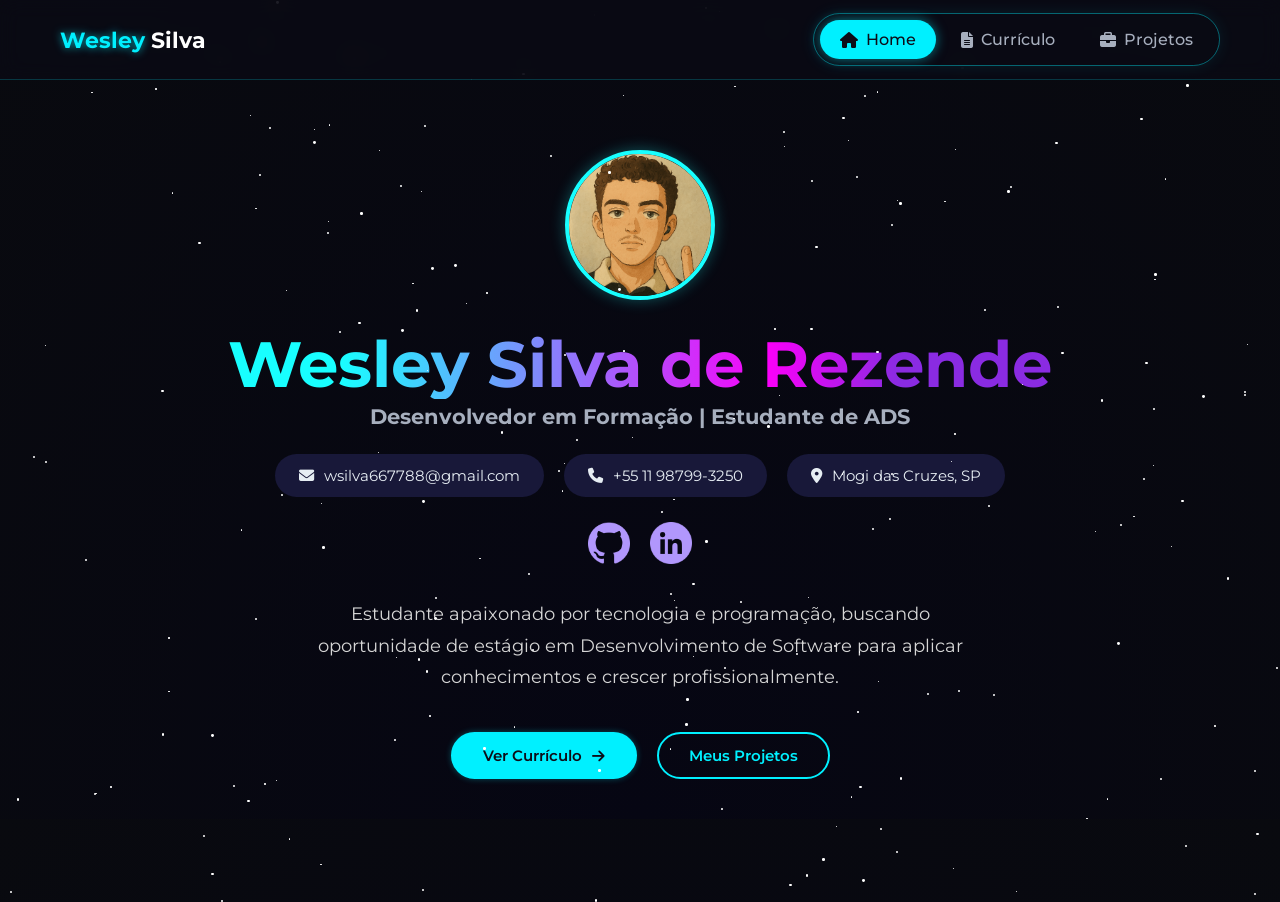
==== index.html @ 3f43d6ad "Arrumando pastas" ====
<!DOCTYPE html>
<html lang="pt-BR">
<head>
  <meta charset="UTF-8">
  <meta name="viewport" content="width=device-width, initial-scale=1.0">
  <link rel="stylesheet" href="colors.css"> <link rel="stylesheet" href="style.css">
  <link rel="stylesheet" href="https://cdnjs.cloudflare.com/ajax/libs/font-awesome/6.5.1/css/all.min.css">
  <link rel="stylesheet" href="background.css">
  <link rel="stylesheet" href="style_index.css">
  <link href="https://fonts.googleapis.com/css2?family=Montserrat:wght@400;500;700;800&display=swap" rel="stylesheet">
  <link rel="icon" type="image/png" href="img/favicon-96x96.png" sizes="96x96" />
  <link rel="icon" type="imagem/svg+xml" href="img/favicon.svg" />
  <link rel="ícone do atalho" href="img/favicon.ico" />
  <link rel="apple-touch-icon" sizes="180x180" href="img/apple-touch-icon.png" />
  <link rel="manifest" href="img/site.webmanifest" />

  <title>Portfólio | Wesley Silva</title>
</head>
<body>

  <nav class="navbar">
    <div class="logo">
    <a href="index.html" class="logo">
        <span class="nome">Wesley</span>
        <span class="sobrenome">Silva</span>
  </a>
    </div>

    <ul class="menu">
      <li><a href="index.html" class="ativo"><i class="fa-solid fa-house"></i> Home</a></li>
      <li><a href="curriculo.html"><i class="fa-solid fa-file-lines"></i> Currículo</a></li>
      <li><a href="projetos.html"><i class="fa-solid fa-briefcase"></i> Projetos</a></li>
    </ul>
  </nav>

  <main class="hero-content" id="home">

    <img src="img/eu.png" alt="Foto de Wesley Silva" class="foto-perfil">



    <h1>Wesley Silva de Rezende</h1>
    <h2>Desenvolvedor em Formação | Estudante de ADS</h2>

    <div class="contato-container">
      <a href="mailto:wsilva667788@gmail.com" class="info-box">
        <i class="fa-solid fa-envelope"></i>
        <span>wsilva667788@gmail.com</span>
      </a>

      <a href="tel:+5511987993250" class="info-box">
        <i class="fa-solid fa-phone"></i>
        <span>+55 11 98799-3250</span>
      </a>

      <div class="info-box">
        <i class="fa-solid fa-location-dot"></i>
        <span>Mogi das Cruzes, SP</span>
      </div>
    </div>

    <div class="social-links">
      <a href="https://github.com/SlvWes" target="_blank">
        <img src="img/github.png" alt="GitHub">
      </a>
      <a href="https://www.linkedin.com/in/wesley-s-rezende" target="_blank">
        <img src="img/linkedin.png" alt="LinkedIn">
      </a>
    </div>

    <div class="descricao">
      <p>
        Estudante apaixonado por tecnologia e programação, buscando oportunidade de estágio
        em Desenvolvimento de Software para aplicar conhecimentos e crescer profissionalmente.
      </p>
    </div>

    <div class="botoes-acao">
      <a href="curriculo.html" class="botao botao-primario" >
        Ver Currículo <i class="fa-solid fa-arrow-right"></i>
      </a>
      <a href="projetos.html" class="botao botao-secundario">Meus Projetos</a>
    </div>
  </main>

  <script src="script.js"></script>
</body>
</html>
---- colors.css ----
:root {
    /* CORES */
    --cor-fundo-principal: #060613;
    --cor-botao-contatos: rgba(26, 26, 61, 0.9);
    --cor-botao-contatos-mouse: #171736;
    --gradiente-texto-titulo: linear-gradient(90deg, var(--cor-destaque-ciano) 0%, var(--cor-destaque-magenta) 100%);

    /* GRADIENTE */
    --cor-destaque-ciano: #18FFFF; 
    --cor-destaque-magenta: #F900F9;
    --cor-destaque-roxo: #8A2BE2;
    --gradiente-texto-titulo: linear-gradient(90deg, 
    var(--cor-destaque-ciano) 15%,
    var(--cor-destaque-magenta) 65%,
    var(--cor-destaque-roxo) 80%
    );
}
---- style.css ----
/* ============================= */
/* RESET E FONTE PADRÃO */
/* ============================= */
* {
  font-family: "Montserrat", sans-serif;
  margin: 0;
  padding: 0;
  box-sizing: border-box;
}

/* ============================= */
/* NAVBAR FIXA E ESTILIZADA */
/* ============================= */
.navbar {
    position: fixed;
    top: 0;
    left: 0;
    width: 100%;
    height: 80px;
    background-color: rgba(10, 10, 20, 0.8);
    backdrop-filter: blur(10px);
    border-bottom: 1px solid rgba(0, 240, 255, 0.2);
    display: flex;
    align-items: center;
    justify-content: space-between;
    padding: 0 60px;
    z-index: 1000;
}

/* Nome "Wesley Silva" com efeito de brilho */
.logo {
    font-size: 1.4rem;
    font-weight: 700;
    user-select: none;
    text-decoration: none; /* LINHA ADICIONADA PARA REMOVER O SUBLINHADO */
}

.logo .nome {
    color: #00f0ff;
    text-shadow: 0 0 8px rgba(0, 240, 255, 0.7);
}

.logo .sobrenome {
    color: #fff;
}

/* Contêiner do menu com borda arredondada */
.menu {
    list-style: none;
    display: flex;
    gap: 5px;
    border: 1px solid rgba(0, 240, 255, 0.4);
    border-radius: 50px;
    padding: 6px;
    box-shadow: 0 0 15px rgba(0, 240, 255, 0.1);
}


/* Estilo para a Foto de Perfil na Página Inicial */
.foto-perfil {
    width: 150px; /* Largura da imagem, ajuste se necessário */
    height: 150px; /* Altura da imagem, deve ser igual à largura */
    border-radius: 50%; /* Deixa a imagem perfeitamente redonda */
    border: 4px solid var(--cor-destaque-ciano); /* Borda usando a cor do seu tema */
    box-shadow: 0 0 15px rgba(24, 255, 255, 0.3); /* Sombra para dar um brilho */
    object-fit: cover; /* Garante que a imagem preencha o círculo sem distorcer */
    margin-bottom: 25px; /* Espaço entre a foto e o título */
}


h1 {
  /* Supondo que --gradiente-texto-titulo esteja em colors.css */
  background-image: var(--gradiente-texto-titulo); 
  background-clip: text;
  -webkit-background-clip: text;
  color: transparent;
  font-weight: 700;
  line-height: 1.1;
  margin-bottom: 5px;
  overflow: visible;
  white-space: nowrap;
  font-size: clamp(2rem, 5vw, 4rem);
}

/* ============================= */
/* SUBTÍTULO */
/* ============================= */
h2 {
  color: #a7afbe;
  font-size: clamp(1rem, 2vw, 1.3rem);
  margin-top: 0;
  margin-bottom: 25px;
}
.menu li {
    display: inline-block;
}

/* Estilo geral dos links do menu */
.menu a {
    text-decoration: none;
    color: #A7AFBE;
    font-weight: 500;
    padding: 10px 20px;
    border-radius: 30px;
    transition: all 0.3s ease;
    display: flex;
    align-items: center;
    gap: 8px;
}

/* Efeito hover para os links NÃO ativos */
.menu a:not(.ativo):hover {
  background-color: transparent;
  border: 2px solid #00f0ff;
  color: #00f0ff;
  background-color: rgba(0, 240, 255, 0.15);
  box-shadow: 0 0 12px rgba(0, 240, 255, 0.3);
  transform: translateY(-3px);
}

/* Estilo do item ATIVO (com fundo) */
.menu a.ativo {
    background-color: #00f0ff;
    color: #0d0d18;
    box-shadow: 0 0 12px rgba(0, 240, 255, 0.5);
}

/* Espaço para o conteúdo não ficar escondido atrás da navbar */
body {
  padding-top: 90px;
}
---- background.css ----
body {
    margin: 0;
    background: radial-gradient(ellipse at bottom, #060613 0%, #090A0F 100%);
}


.star {
    position: absolute;
    background-color: #ffffff;
    border-radius: 50%;
    animation-name: blink;
    animation-iteration-count: infinite;
    animation-direction: alternate;
}

@keyframes blink {
    0% {
        opacity: 0.1;
    }
    50% {
        opacity: 1;
    }
    100% {
        opacity: 0.1;
    }
}

.star {
    position: absolute;
    background-color: #ffffff;
    border-radius: 50%;
    animation-name: blink;
    animation-iteration-count: infinite;
    animation-direction: alternate;
    animation-timing-function: ease-in-out;
}


.seu-conteudo {
    position: relative;
    z-index: 1;
    color: white;
    text-align: center;
    padding-top: 50px;
    font-family: sans-serif;
}
---- style_index.css ----
/* RESET */
* {
  font-family: "Montserrat", sans-serif;
  margin: 0;
  padding: 0;
  box-sizing: border-box;
}

/* NAVBAR */
.navbar {
    position: fixed;
    top: 0;
    left: 0;
    width: 100%;
    height: 80px;
    background-color: rgba(10, 10, 20, 0.8);
    backdrop-filter: blur(10px);
    border-bottom: 1px solid rgba(0, 240, 255, 0.2);
    display: flex;
    align-items: center;
    justify-content: space-between;
    padding: 0 60px;
    z-index: 1000;
}

.logo {
    font-size: 1.4rem;
    font-weight: 700;
    user-select: none;
    text-decoration: none;
}

.logo .nome {
    color: #00f0ff;
    text-shadow: 0 0 8px rgba(0, 240, 255, 0.7);
}

.logo .sobrenome {
    color: #fff;
}

.menu {
    list-style: none;
    display: flex;
    gap: 5px;
    border: 1px solid rgba(0, 240, 255, 0.4);
    border-radius: 50px;
    padding: 6px;
    box-shadow: 0 0 15px rgba(0, 240, 255, 0.1);
}

.menu li {
    display: inline-block;
}

.menu a {
    text-decoration: none;
    color: #A7AFBE;
    font-weight: 500;
    padding: 10px 20px;
    border-radius: 30px;
    transition: all 0.3s ease;
    display: flex;
    align-items: center;
    gap: 8px;
}

.menu a:not(.ativo):hover {
  background-color: transparent;
  border: 2px solid #00f0ff;
  color: #00f0ff;
  background-color: rgba(0, 240, 255, 0.15);
  box-shadow: 0 0 12px rgba(0, 240, 255, 0.3);
  transform: translateY(-3px);
}

.menu a.ativo {
    background-color: #00f0ff;
    color: #0d0d18;
    box-shadow: 0 0 12px rgba(0, 240, 255, 0.5);
}

body {
  padding-top: 90px;
}

/* CONTEÚDO PRINCIPAL */
.hero-content {
  text-align: center;
  max-width: 900px;
  padding: 0 20px;
  margin: 60px auto 40px auto;
}

/* CONTATOS */
.contato-container {
  display: flex;
  justify-content: center;
  align-items: center;
  flex-wrap: wrap;
  gap: 20px;
  margin-bottom: 25px;
}

.info-box {
  display: flex;
  align-items: center;
  background-color: var(--cor-botao-contatos); 
  color: #e6edf3;
  padding: 12px 24px;
  border-radius: 50px;
  gap: 10px;
  font-size: 0.95rem;
  text-decoration: none;
  transition: all 0.3s ease;
}

.info-box:hover {
  transform: translateY(-2px);
  background-color: var(--cor-botao-contatos-mouse);
  box-shadow: 0 0 15px rgba(0, 0, 0, 0.3);
}

/* ÍCONES SOCIAIS */
.social-links {
  display: flex;
  justify-content: center;
  gap: 20px;
  margin: 10px 0 30px 0;
}

.social-links a img {
  width: 42px;
  height: 42px;
  transition: transform 0.3s ease, filter 0.3s ease;
}

.social-links a img:hover {
  transform: scale(1.1);
  filter: brightness(1.2);
}

/* DESCRIÇÃO */
.hero-content p {
  color: #d6d6d6;
  font-size: clamp(1rem, 1.5vw, 1.15rem);
  line-height: 1.7;
  max-width: 700px;
  margin: 0 auto 40px auto;
}

/* BOTÕES */
.botoes-acao {
  display: flex;
  justify-content: center;
  align-items: center;
  flex-wrap: wrap;
  gap: 20px;
  margin-top: 10px;
}

.botao {
  display: inline-flex;
  align-items: center;
  justify-content: center;
  gap: 10px;
  font-weight: 600;
  text-decoration: none;
  padding: 12px 30px;
  border-radius: 50px;
  font-size: 0.95rem;
  cursor: pointer;
  transition: all 0.3s ease;
}

.botao-primario {
  background-color: #00f0ff;
  color: #0d0d18;
  border: 2px solid #00f0ff;
  box-shadow: 0 0 6px rgba(0, 240, 255, 0.3);
}

.botao-primario:hover {
  transform: translateY(-3px);
  box-shadow: 0 0 10px rgba(0, 240, 255, 0.6);
}

.botao-secundario {
  background-color: transparent;
  border: 2px solid #00f0ff;
  color: #00f0ff;
}

.botao-secundario:hover {
  background-color: rgba(0, 240, 255, 0.15);
  box-shadow: 0 0 12px rgba(0, 240, 255, 0.3);
  transform: translateY(-3px);
}

.botao i {
  font-size: 0.9rem;
  transition: transform 0.3s ease;
}

.botao-primario:hover i {
  transform: translateX(5px);
}
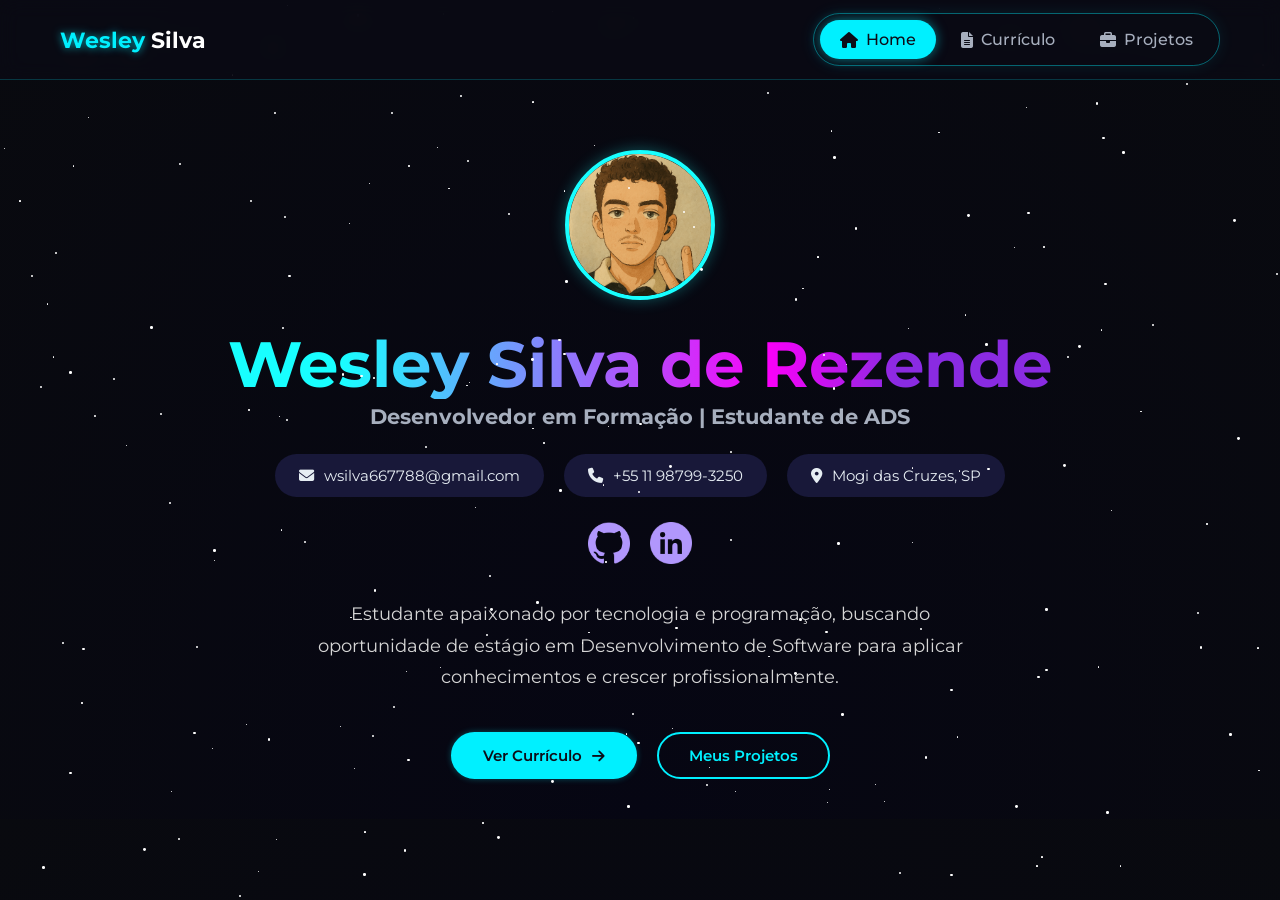
==== commit b9ae84aa: "Arrumando pastas" ====
--- a/index.html
+++ b/index.html
@@ -1,88 +1,88 @@
-<!DOCTYPE html>
-<html lang="pt-BR">
-<head>
-  <meta charset="UTF-8">
-  <meta name="viewport" content="width=device-width, initial-scale=1.0">
-  <link rel="stylesheet" href="colors.css"> <link rel="stylesheet" href="style.css">
-  <link rel="stylesheet" href="https://cdnjs.cloudflare.com/ajax/libs/font-awesome/6.5.1/css/all.min.css">
-  <link rel="stylesheet" href="background.css">
-  <link rel="stylesheet" href="style_index.css">
-  <link href="https://fonts.googleapis.com/css2?family=Montserrat:wght@400;500;700;800&display=swap" rel="stylesheet">
-  <link rel="icon" type="image/png" href="img/favicon-96x96.png" sizes="96x96" />
-  <link rel="icon" type="imagem/svg+xml" href="img/favicon.svg" />
-  <link rel="ícone do atalho" href="img/favicon.ico" />
-  <link rel="apple-touch-icon" sizes="180x180" href="img/apple-touch-icon.png" />
-  <link rel="manifest" href="img/site.webmanifest" />
-
-  <title>Portfólio | Wesley Silva</title>
-</head>
-<body>
-
-  <nav class="navbar">
-    <div class="logo">
-    <a href="index.html" class="logo">
-        <span class="nome">Wesley</span>
-        <span class="sobrenome">Silva</span>
-  </a>
-    </div>
-
-    <ul class="menu">
-      <li><a href="index.html" class="ativo"><i class="fa-solid fa-house"></i> Home</a></li>
-      <li><a href="curriculo.html"><i class="fa-solid fa-file-lines"></i> Currículo</a></li>
-      <li><a href="projetos.html"><i class="fa-solid fa-briefcase"></i> Projetos</a></li>
-    </ul>
-  </nav>
-
-  <main class="hero-content" id="home">
-
-    <img src="img/eu.png" alt="Foto de Wesley Silva" class="foto-perfil">
-
-
-
-    <h1>Wesley Silva de Rezende</h1>
-    <h2>Desenvolvedor em Formação | Estudante de ADS</h2>
-
-    <div class="contato-container">
-      <a href="mailto:wsilva667788@gmail.com" class="info-box">
-        <i class="fa-solid fa-envelope"></i>
-        <span>wsilva667788@gmail.com</span>
-      </a>
-
-      <a href="tel:+5511987993250" class="info-box">
-        <i class="fa-solid fa-phone"></i>
-        <span>+55 11 98799-3250</span>
-      </a>
-
-      <div class="info-box">
-        <i class="fa-solid fa-location-dot"></i>
-        <span>Mogi das Cruzes, SP</span>
-      </div>
-    </div>
-
-    <div class="social-links">
-      <a href="https://github.com/SlvWes" target="_blank">
-        <img src="img/github.png" alt="GitHub">
-      </a>
-      <a href="https://www.linkedin.com/in/wesley-s-rezende" target="_blank">
-        <img src="img/linkedin.png" alt="LinkedIn">
-      </a>
-    </div>
-
-    <div class="descricao">
-      <p>
-        Estudante apaixonado por tecnologia e programação, buscando oportunidade de estágio
-        em Desenvolvimento de Software para aplicar conhecimentos e crescer profissionalmente.
-      </p>
-    </div>
-
-    <div class="botoes-acao">
-      <a href="curriculo.html" class="botao botao-primario" >
-        Ver Currículo <i class="fa-solid fa-arrow-right"></i>
-      </a>
-      <a href="projetos.html" class="botao botao-secundario">Meus Projetos</a>
-    </div>
-  </main>
-
-  <script src="script.js"></script>
-</body>
+<!DOCTYPE html>
+<html lang="pt-BR">
+<head>
+  <meta charset="UTF-8">
+  <meta name="viewport" content="width=device-width, initial-scale=1.0">
+  <link rel="stylesheet" href="colors.css"> <link rel="stylesheet" href="style.css">
+  <link rel="stylesheet" href="https://cdnjs.cloudflare.com/ajax/libs/font-awesome/6.5.1/css/all.min.css">
+  <link rel="stylesheet" href="background.css">
+  <link rel="stylesheet" href="style_index.css">
+  <link href="https://fonts.googleapis.com/css2?family=Montserrat:wght@400;500;700;800&display=swap" rel="stylesheet">
+  <link rel="icon" type="image/png" href="img/favicon-96x96.png" sizes="96x96" />
+  <link rel="icon" type="imagem/svg+xml" href="img/favicon.svg" />
+  <link rel="ícone do atalho" href="img/favicon.ico" />
+  <link rel="apple-touch-icon" sizes="180x180" href="img/apple-touch-icon.png" />
+  <link rel="manifest" href="img/site.webmanifest" />
+
+  <title>Portfólio | Wesley Silva</title>
+</head>
+<body>
+
+  <nav class="navbar">
+    <div class="logo">
+    <a href="index.html" class="logo">
+        <span class="nome">Wesley</span>
+        <span class="sobrenome">Silva</span>
+  </a>
+    </div>
+
+    <ul class="menu">
+      <li><a href="index.html" class="ativo"><i class="fa-solid fa-house"></i> Home</a></li>
+      <li><a href="curriculo.html"><i class="fa-solid fa-file-lines"></i> Currículo</a></li>
+      <li><a href="projetos.html"><i class="fa-solid fa-briefcase"></i> Projetos</a></li>
+    </ul>
+  </nav>
+
+  <main class="hero-content" id="home">
+
+    <img src="img/eu.png" alt="Foto de Wesley Silva" class="foto-perfil">
+
+
+
+    <h1>Wesley Silva de Rezende</h1>
+    <h2>Desenvolvedor em Formação | Estudante de ADS</h2>
+
+    <div class="contato-container">
+      <a href="mailto:wsilva667788@gmail.com" class="info-box">
+        <i class="fa-solid fa-envelope"></i>
+        <span>wsilva667788@gmail.com</span>
+      </a>
+
+      <a href="tel:+5511987993250" class="info-box">
+        <i class="fa-solid fa-phone"></i>
+        <span>+55 11 98799-3250</span>
+      </a>
+
+      <div class="info-box">
+        <i class="fa-solid fa-location-dot"></i>
+        <span>Mogi das Cruzes, SP</span>
+      </div>
+    </div>
+
+    <div class="social-links">
+      <a href="https://github.com/SlvWes" target="_blank">
+        <img src="img/github.png" alt="GitHub">
+      </a>
+      <a href="https://www.linkedin.com/in/wesley-s-rezende" target="_blank">
+        <img src="img/linkedin.png" alt="LinkedIn">
+      </a>
+    </div>
+
+    <div class="descricao">
+      <p>
+        Estudante apaixonado por tecnologia e programação, buscando oportunidade de estágio
+        em Desenvolvimento de Software para aplicar conhecimentos e crescer profissionalmente.
+      </p>
+    </div>
+
+    <div class="botoes-acao">
+      <a href="curriculo.html" class="botao botao-primario" >
+        Ver Currículo <i class="fa-solid fa-arrow-right"></i>
+      </a>
+      <a href="projetos.html" class="botao botao-secundario">Meus Projetos</a>
+    </div>
+  </main>
+
+  <script src="script.js"></script>
+</body>
 </html>
--- a/colors.css
+++ b/colors.css
@@ -1,17 +1,17 @@
-:root {
-    /* CORES */
-    --cor-fundo-principal: #060613;
-    --cor-botao-contatos: rgba(26, 26, 61, 0.9);
-    --cor-botao-contatos-mouse: #171736;
-    --gradiente-texto-titulo: linear-gradient(90deg, var(--cor-destaque-ciano) 0%, var(--cor-destaque-magenta) 100%);
-
-    /* GRADIENTE */
-    --cor-destaque-ciano: #18FFFF; 
-    --cor-destaque-magenta: #F900F9;
-    --cor-destaque-roxo: #8A2BE2;
-    --gradiente-texto-titulo: linear-gradient(90deg, 
-    var(--cor-destaque-ciano) 15%,
-    var(--cor-destaque-magenta) 65%,
-    var(--cor-destaque-roxo) 80%
-    );
+:root {
+    /* CORES */
+    --cor-fundo-principal: #060613;
+    --cor-botao-contatos: rgba(26, 26, 61, 0.9);
+    --cor-botao-contatos-mouse: #171736;
+    --gradiente-texto-titulo: linear-gradient(90deg, var(--cor-destaque-ciano) 0%, var(--cor-destaque-magenta) 100%);
+
+    /* GRADIENTE */
+    --cor-destaque-ciano: #18FFFF; 
+    --cor-destaque-magenta: #F900F9;
+    --cor-destaque-roxo: #8A2BE2;
+    --gradiente-texto-titulo: linear-gradient(90deg, 
+    var(--cor-destaque-ciano) 15%,
+    var(--cor-destaque-magenta) 65%,
+    var(--cor-destaque-roxo) 80%
+    );
 }
--- a/style.css
+++ b/style.css
@@ -1,131 +1,131 @@
-/* ============================= */
-/* RESET E FONTE PADRÃO */
-/* ============================= */
-* {
-  font-family: "Montserrat", sans-serif;
-  margin: 0;
-  padding: 0;
-  box-sizing: border-box;
-}
-
-/* ============================= */
-/* NAVBAR FIXA E ESTILIZADA */
-/* ============================= */
-.navbar {
-    position: fixed;
-    top: 0;
-    left: 0;
-    width: 100%;
-    height: 80px;
-    background-color: rgba(10, 10, 20, 0.8);
-    backdrop-filter: blur(10px);
-    border-bottom: 1px solid rgba(0, 240, 255, 0.2);
-    display: flex;
-    align-items: center;
-    justify-content: space-between;
-    padding: 0 60px;
-    z-index: 1000;
-}
-
-/* Nome "Wesley Silva" com efeito de brilho */
-.logo {
-    font-size: 1.4rem;
-    font-weight: 700;
-    user-select: none;
-    text-decoration: none; /* LINHA ADICIONADA PARA REMOVER O SUBLINHADO */
-}
-
-.logo .nome {
-    color: #00f0ff;
-    text-shadow: 0 0 8px rgba(0, 240, 255, 0.7);
-}
-
-.logo .sobrenome {
-    color: #fff;
-}
-
-/* Contêiner do menu com borda arredondada */
-.menu {
-    list-style: none;
-    display: flex;
-    gap: 5px;
-    border: 1px solid rgba(0, 240, 255, 0.4);
-    border-radius: 50px;
-    padding: 6px;
-    box-shadow: 0 0 15px rgba(0, 240, 255, 0.1);
-}
-
-
-/* Estilo para a Foto de Perfil na Página Inicial */
-.foto-perfil {
-    width: 150px; /* Largura da imagem, ajuste se necessário */
-    height: 150px; /* Altura da imagem, deve ser igual à largura */
-    border-radius: 50%; /* Deixa a imagem perfeitamente redonda */
-    border: 4px solid var(--cor-destaque-ciano); /* Borda usando a cor do seu tema */
-    box-shadow: 0 0 15px rgba(24, 255, 255, 0.3); /* Sombra para dar um brilho */
-    object-fit: cover; /* Garante que a imagem preencha o círculo sem distorcer */
-    margin-bottom: 25px; /* Espaço entre a foto e o título */
-}
-
-
-h1 {
-  /* Supondo que --gradiente-texto-titulo esteja em colors.css */
-  background-image: var(--gradiente-texto-titulo); 
-  background-clip: text;
-  -webkit-background-clip: text;
-  color: transparent;
-  font-weight: 700;
-  line-height: 1.1;
-  margin-bottom: 5px;
-  overflow: visible;
-  white-space: nowrap;
-  font-size: clamp(2rem, 5vw, 4rem);
-}
-
-/* ============================= */
-/* SUBTÍTULO */
-/* ============================= */
-h2 {
-  color: #a7afbe;
-  font-size: clamp(1rem, 2vw, 1.3rem);
-  margin-top: 0;
-  margin-bottom: 25px;
-}
-.menu li {
-    display: inline-block;
-}
-
-/* Estilo geral dos links do menu */
-.menu a {
-    text-decoration: none;
-    color: #A7AFBE;
-    font-weight: 500;
-    padding: 10px 20px;
-    border-radius: 30px;
-    transition: all 0.3s ease;
-    display: flex;
-    align-items: center;
-    gap: 8px;
-}
-
-/* Efeito hover para os links NÃO ativos */
-.menu a:not(.ativo):hover {
-  background-color: transparent;
-  border: 2px solid #00f0ff;
-  color: #00f0ff;
-  background-color: rgba(0, 240, 255, 0.15);
-  box-shadow: 0 0 12px rgba(0, 240, 255, 0.3);
-  transform: translateY(-3px);
-}
-
-/* Estilo do item ATIVO (com fundo) */
-.menu a.ativo {
-    background-color: #00f0ff;
-    color: #0d0d18;
-    box-shadow: 0 0 12px rgba(0, 240, 255, 0.5);
-}
-
-/* Espaço para o conteúdo não ficar escondido atrás da navbar */
-body {
-  padding-top: 90px;
+/* ============================= */
+/* RESET E FONTE PADRÃO */
+/* ============================= */
+* {
+  font-family: "Montserrat", sans-serif;
+  margin: 0;
+  padding: 0;
+  box-sizing: border-box;
+}
+
+/* ============================= */
+/* NAVBAR FIXA E ESTILIZADA */
+/* ============================= */
+.navbar {
+    position: fixed;
+    top: 0;
+    left: 0;
+    width: 100%;
+    height: 80px;
+    background-color: rgba(10, 10, 20, 0.8);
+    backdrop-filter: blur(10px);
+    border-bottom: 1px solid rgba(0, 240, 255, 0.2);
+    display: flex;
+    align-items: center;
+    justify-content: space-between;
+    padding: 0 60px;
+    z-index: 1000;
+}
+
+/* Nome "Wesley Silva" com efeito de brilho */
+.logo {
+    font-size: 1.4rem;
+    font-weight: 700;
+    user-select: none;
+    text-decoration: none; /* LINHA ADICIONADA PARA REMOVER O SUBLINHADO */
+}
+
+.logo .nome {
+    color: #00f0ff;
+    text-shadow: 0 0 8px rgba(0, 240, 255, 0.7);
+}
+
+.logo .sobrenome {
+    color: #fff;
+}
+
+/* Contêiner do menu com borda arredondada */
+.menu {
+    list-style: none;
+    display: flex;
+    gap: 5px;
+    border: 1px solid rgba(0, 240, 255, 0.4);
+    border-radius: 50px;
+    padding: 6px;
+    box-shadow: 0 0 15px rgba(0, 240, 255, 0.1);
+}
+
+
+/* Estilo para a Foto de Perfil na Página Inicial */
+.foto-perfil {
+    width: 150px; /* Largura da imagem, ajuste se necessário */
+    height: 150px; /* Altura da imagem, deve ser igual à largura */
+    border-radius: 50%; /* Deixa a imagem perfeitamente redonda */
+    border: 4px solid var(--cor-destaque-ciano); /* Borda usando a cor do seu tema */
+    box-shadow: 0 0 15px rgba(24, 255, 255, 0.3); /* Sombra para dar um brilho */
+    object-fit: cover; /* Garante que a imagem preencha o círculo sem distorcer */
+    margin-bottom: 25px; /* Espaço entre a foto e o título */
+}
+
+
+h1 {
+  /* Supondo que --gradiente-texto-titulo esteja em colors.css */
+  background-image: var(--gradiente-texto-titulo); 
+  background-clip: text;
+  -webkit-background-clip: text;
+  color: transparent;
+  font-weight: 700;
+  line-height: 1.1;
+  margin-bottom: 5px;
+  overflow: visible;
+  white-space: nowrap;
+  font-size: clamp(2rem, 5vw, 4rem);
+}
+
+/* ============================= */
+/* SUBTÍTULO */
+/* ============================= */
+h2 {
+  color: #a7afbe;
+  font-size: clamp(1rem, 2vw, 1.3rem);
+  margin-top: 0;
+  margin-bottom: 25px;
+}
+.menu li {
+    display: inline-block;
+}
+
+/* Estilo geral dos links do menu */
+.menu a {
+    text-decoration: none;
+    color: #A7AFBE;
+    font-weight: 500;
+    padding: 10px 20px;
+    border-radius: 30px;
+    transition: all 0.3s ease;
+    display: flex;
+    align-items: center;
+    gap: 8px;
+}
+
+/* Efeito hover para os links NÃO ativos */
+.menu a:not(.ativo):hover {
+  background-color: transparent;
+  border: 2px solid #00f0ff;
+  color: #00f0ff;
+  background-color: rgba(0, 240, 255, 0.15);
+  box-shadow: 0 0 12px rgba(0, 240, 255, 0.3);
+  transform: translateY(-3px);
+}
+
+/* Estilo do item ATIVO (com fundo) */
+.menu a.ativo {
+    background-color: #00f0ff;
+    color: #0d0d18;
+    box-shadow: 0 0 12px rgba(0, 240, 255, 0.5);
+}
+
+/* Espaço para o conteúdo não ficar escondido atrás da navbar */
+body {
+  padding-top: 90px;
 }
--- a/background.css
+++ b/background.css
@@ -1,46 +1,46 @@
-body {
-    margin: 0;
-    background: radial-gradient(ellipse at bottom, #060613 0%, #090A0F 100%);
-}
-
-
-.star {
-    position: absolute;
-    background-color: #ffffff;
-    border-radius: 50%;
-    animation-name: blink;
-    animation-iteration-count: infinite;
-    animation-direction: alternate;
-}
-
-@keyframes blink {
-    0% {
-        opacity: 0.1;
-    }
-    50% {
-        opacity: 1;
-    }
-    100% {
-        opacity: 0.1;
-    }
-}
-
-.star {
-    position: absolute;
-    background-color: #ffffff;
-    border-radius: 50%;
-    animation-name: blink;
-    animation-iteration-count: infinite;
-    animation-direction: alternate;
-    animation-timing-function: ease-in-out;
-}
-
-
-.seu-conteudo {
-    position: relative;
-    z-index: 1;
-    color: white;
-    text-align: center;
-    padding-top: 50px;
-    font-family: sans-serif;
+body {
+    margin: 0;
+    background: radial-gradient(ellipse at bottom, #060613 0%, #090A0F 100%);
+}
+
+
+.star {
+    position: absolute;
+    background-color: #ffffff;
+    border-radius: 50%;
+    animation-name: blink;
+    animation-iteration-count: infinite;
+    animation-direction: alternate;
+}
+
+@keyframes blink {
+    0% {
+        opacity: 0.1;
+    }
+    50% {
+        opacity: 1;
+    }
+    100% {
+        opacity: 0.1;
+    }
+}
+
+.star {
+    position: absolute;
+    background-color: #ffffff;
+    border-radius: 50%;
+    animation-name: blink;
+    animation-iteration-count: infinite;
+    animation-direction: alternate;
+    animation-timing-function: ease-in-out;
+}
+
+
+.seu-conteudo {
+    position: relative;
+    z-index: 1;
+    color: white;
+    text-align: center;
+    padding-top: 50px;
+    font-family: sans-serif;
 }
--- a/style_index.css
+++ b/style_index.css
@@ -1,207 +1,207 @@
-/* RESET */
-* {
-  font-family: "Montserrat", sans-serif;
-  margin: 0;
-  padding: 0;
-  box-sizing: border-box;
-}
-
-/* NAVBAR */
-.navbar {
-    position: fixed;
-    top: 0;
-    left: 0;
-    width: 100%;
-    height: 80px;
-    background-color: rgba(10, 10, 20, 0.8);
-    backdrop-filter: blur(10px);
-    border-bottom: 1px solid rgba(0, 240, 255, 0.2);
-    display: flex;
-    align-items: center;
-    justify-content: space-between;
-    padding: 0 60px;
-    z-index: 1000;
-}
-
-.logo {
-    font-size: 1.4rem;
-    font-weight: 700;
-    user-select: none;
-    text-decoration: none;
-}
-
-.logo .nome {
-    color: #00f0ff;
-    text-shadow: 0 0 8px rgba(0, 240, 255, 0.7);
-}
-
-.logo .sobrenome {
-    color: #fff;
-}
-
-.menu {
-    list-style: none;
-    display: flex;
-    gap: 5px;
-    border: 1px solid rgba(0, 240, 255, 0.4);
-    border-radius: 50px;
-    padding: 6px;
-    box-shadow: 0 0 15px rgba(0, 240, 255, 0.1);
-}
-
-.menu li {
-    display: inline-block;
-}
-
-.menu a {
-    text-decoration: none;
-    color: #A7AFBE;
-    font-weight: 500;
-    padding: 10px 20px;
-    border-radius: 30px;
-    transition: all 0.3s ease;
-    display: flex;
-    align-items: center;
-    gap: 8px;
-}
-
-.menu a:not(.ativo):hover {
-  background-color: transparent;
-  border: 2px solid #00f0ff;
-  color: #00f0ff;
-  background-color: rgba(0, 240, 255, 0.15);
-  box-shadow: 0 0 12px rgba(0, 240, 255, 0.3);
-  transform: translateY(-3px);
-}
-
-.menu a.ativo {
-    background-color: #00f0ff;
-    color: #0d0d18;
-    box-shadow: 0 0 12px rgba(0, 240, 255, 0.5);
-}
-
-body {
-  padding-top: 90px;
-}
-
-/* CONTEÚDO PRINCIPAL */
-.hero-content {
-  text-align: center;
-  max-width: 900px;
-  padding: 0 20px;
-  margin: 60px auto 40px auto;
-}
-
-/* CONTATOS */
-.contato-container {
-  display: flex;
-  justify-content: center;
-  align-items: center;
-  flex-wrap: wrap;
-  gap: 20px;
-  margin-bottom: 25px;
-}
-
-.info-box {
-  display: flex;
-  align-items: center;
-  background-color: var(--cor-botao-contatos); 
-  color: #e6edf3;
-  padding: 12px 24px;
-  border-radius: 50px;
-  gap: 10px;
-  font-size: 0.95rem;
-  text-decoration: none;
-  transition: all 0.3s ease;
-}
-
-.info-box:hover {
-  transform: translateY(-2px);
-  background-color: var(--cor-botao-contatos-mouse);
-  box-shadow: 0 0 15px rgba(0, 0, 0, 0.3);
-}
-
-/* ÍCONES SOCIAIS */
-.social-links {
-  display: flex;
-  justify-content: center;
-  gap: 20px;
-  margin: 10px 0 30px 0;
-}
-
-.social-links a img {
-  width: 42px;
-  height: 42px;
-  transition: transform 0.3s ease, filter 0.3s ease;
-}
-
-.social-links a img:hover {
-  transform: scale(1.1);
-  filter: brightness(1.2);
-}
-
-/* DESCRIÇÃO */
-.hero-content p {
-  color: #d6d6d6;
-  font-size: clamp(1rem, 1.5vw, 1.15rem);
-  line-height: 1.7;
-  max-width: 700px;
-  margin: 0 auto 40px auto;
-}
-
-/* BOTÕES */
-.botoes-acao {
-  display: flex;
-  justify-content: center;
-  align-items: center;
-  flex-wrap: wrap;
-  gap: 20px;
-  margin-top: 10px;
-}
-
-.botao {
-  display: inline-flex;
-  align-items: center;
-  justify-content: center;
-  gap: 10px;
-  font-weight: 600;
-  text-decoration: none;
-  padding: 12px 30px;
-  border-radius: 50px;
-  font-size: 0.95rem;
-  cursor: pointer;
-  transition: all 0.3s ease;
-}
-
-.botao-primario {
-  background-color: #00f0ff;
-  color: #0d0d18;
-  border: 2px solid #00f0ff;
-  box-shadow: 0 0 6px rgba(0, 240, 255, 0.3);
-}
-
-.botao-primario:hover {
-  transform: translateY(-3px);
-  box-shadow: 0 0 10px rgba(0, 240, 255, 0.6);
-}
-
-.botao-secundario {
-  background-color: transparent;
-  border: 2px solid #00f0ff;
-  color: #00f0ff;
-}
-
-.botao-secundario:hover {
-  background-color: rgba(0, 240, 255, 0.15);
-  box-shadow: 0 0 12px rgba(0, 240, 255, 0.3);
-  transform: translateY(-3px);
-}
-
-.botao i {
-  font-size: 0.9rem;
-  transition: transform 0.3s ease;
-}
-
-.botao-primario:hover i {
-  transform: translateX(5px);
+/* RESET */
+* {
+  font-family: "Montserrat", sans-serif;
+  margin: 0;
+  padding: 0;
+  box-sizing: border-box;
+}
+
+/* NAVBAR */
+.navbar {
+    position: fixed;
+    top: 0;
+    left: 0;
+    width: 100%;
+    height: 80px;
+    background-color: rgba(10, 10, 20, 0.8);
+    backdrop-filter: blur(10px);
+    border-bottom: 1px solid rgba(0, 240, 255, 0.2);
+    display: flex;
+    align-items: center;
+    justify-content: space-between;
+    padding: 0 60px;
+    z-index: 1000;
+}
+
+.logo {
+    font-size: 1.4rem;
+    font-weight: 700;
+    user-select: none;
+    text-decoration: none;
+}
+
+.logo .nome {
+    color: #00f0ff;
+    text-shadow: 0 0 8px rgba(0, 240, 255, 0.7);
+}
+
+.logo .sobrenome {
+    color: #fff;
+}
+
+.menu {
+    list-style: none;
+    display: flex;
+    gap: 5px;
+    border: 1px solid rgba(0, 240, 255, 0.4);
+    border-radius: 50px;
+    padding: 6px;
+    box-shadow: 0 0 15px rgba(0, 240, 255, 0.1);
+}
+
+.menu li {
+    display: inline-block;
+}
+
+.menu a {
+    text-decoration: none;
+    color: #A7AFBE;
+    font-weight: 500;
+    padding: 10px 20px;
+    border-radius: 30px;
+    transition: all 0.3s ease;
+    display: flex;
+    align-items: center;
+    gap: 8px;
+}
+
+.menu a:not(.ativo):hover {
+  background-color: transparent;
+  border: 2px solid #00f0ff;
+  color: #00f0ff;
+  background-color: rgba(0, 240, 255, 0.15);
+  box-shadow: 0 0 12px rgba(0, 240, 255, 0.3);
+  transform: translateY(-3px);
+}
+
+.menu a.ativo {
+    background-color: #00f0ff;
+    color: #0d0d18;
+    box-shadow: 0 0 12px rgba(0, 240, 255, 0.5);
+}
+
+body {
+  padding-top: 90px;
+}
+
+/* CONTEÚDO PRINCIPAL */
+.hero-content {
+  text-align: center;
+  max-width: 900px;
+  padding: 0 20px;
+  margin: 60px auto 40px auto;
+}
+
+/* CONTATOS */
+.contato-container {
+  display: flex;
+  justify-content: center;
+  align-items: center;
+  flex-wrap: wrap;
+  gap: 20px;
+  margin-bottom: 25px;
+}
+
+.info-box {
+  display: flex;
+  align-items: center;
+  background-color: var(--cor-botao-contatos); 
+  color: #e6edf3;
+  padding: 12px 24px;
+  border-radius: 50px;
+  gap: 10px;
+  font-size: 0.95rem;
+  text-decoration: none;
+  transition: all 0.3s ease;
+}
+
+.info-box:hover {
+  transform: translateY(-2px);
+  background-color: var(--cor-botao-contatos-mouse);
+  box-shadow: 0 0 15px rgba(0, 0, 0, 0.3);
+}
+
+/* ÍCONES SOCIAIS */
+.social-links {
+  display: flex;
+  justify-content: center;
+  gap: 20px;
+  margin: 10px 0 30px 0;
+}
+
+.social-links a img {
+  width: 42px;
+  height: 42px;
+  transition: transform 0.3s ease, filter 0.3s ease;
+}
+
+.social-links a img:hover {
+  transform: scale(1.1);
+  filter: brightness(1.2);
+}
+
+/* DESCRIÇÃO */
+.hero-content p {
+  color: #d6d6d6;
+  font-size: clamp(1rem, 1.5vw, 1.15rem);
+  line-height: 1.7;
+  max-width: 700px;
+  margin: 0 auto 40px auto;
+}
+
+/* BOTÕES */
+.botoes-acao {
+  display: flex;
+  justify-content: center;
+  align-items: center;
+  flex-wrap: wrap;
+  gap: 20px;
+  margin-top: 10px;
+}
+
+.botao {
+  display: inline-flex;
+  align-items: center;
+  justify-content: center;
+  gap: 10px;
+  font-weight: 600;
+  text-decoration: none;
+  padding: 12px 30px;
+  border-radius: 50px;
+  font-size: 0.95rem;
+  cursor: pointer;
+  transition: all 0.3s ease;
+}
+
+.botao-primario {
+  background-color: #00f0ff;
+  color: #0d0d18;
+  border: 2px solid #00f0ff;
+  box-shadow: 0 0 6px rgba(0, 240, 255, 0.3);
+}
+
+.botao-primario:hover {
+  transform: translateY(-3px);
+  box-shadow: 0 0 10px rgba(0, 240, 255, 0.6);
+}
+
+.botao-secundario {
+  background-color: transparent;
+  border: 2px solid #00f0ff;
+  color: #00f0ff;
+}
+
+.botao-secundario:hover {
+  background-color: rgba(0, 240, 255, 0.15);
+  box-shadow: 0 0 12px rgba(0, 240, 255, 0.3);
+  transform: translateY(-3px);
+}
+
+.botao i {
+  font-size: 0.9rem;
+  transition: transform 0.3s ease;
+}
+
+.botao-primario:hover i {
+  transform: translateX(5px);
 }
